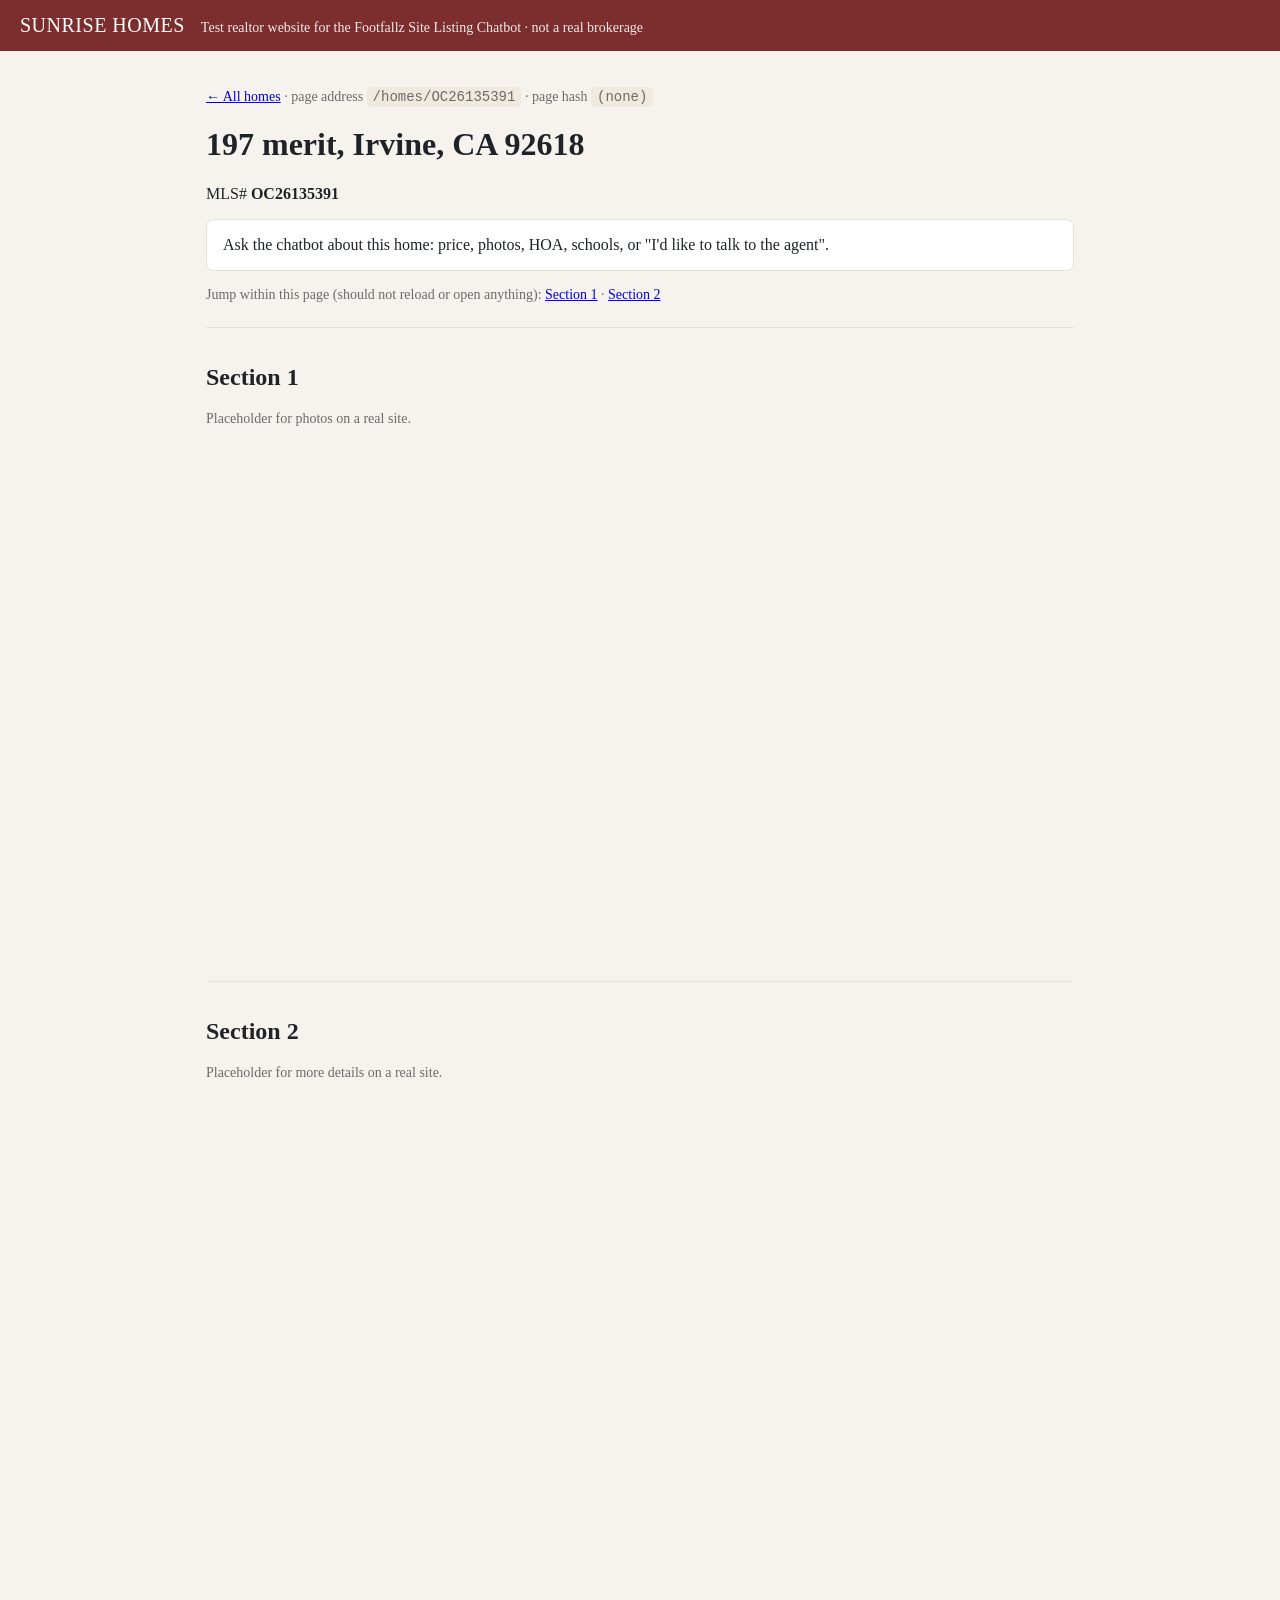
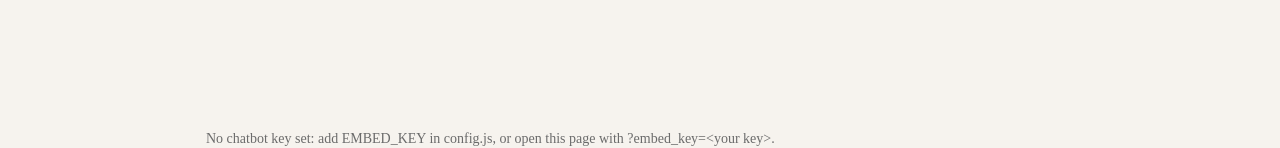
==== homes/OC26135391.html @ 54f2c68d "Test realtor site for the Site Listing Chatbot" ====
<!doctype html><html lang="en"><head><meta charset="utf-8">
<meta name="viewport" content="width=device-width,initial-scale=1"><title>197 merit · Sunrise Homes</title>
<style>*{box-sizing:border-box}body{margin:0;font-family:Georgia,serif;background:#f6f3ee;color:#1f2328}
header{background:#7c2d2d;color:#fff;padding:14px 20px;display:flex;gap:16px;align-items:baseline;flex-wrap:wrap}
header a{color:#fff;text-decoration:none;font-size:20px;letter-spacing:.5px}header span{font-size:14px;opacity:.9}
main{max-width:900px;margin:0 auto;padding:24px 16px 120px}.muted{color:#6b6b6b;font-size:14px}
.list a{display:block;background:#fff;border:1px solid #e5e0d8;border-radius:8px;padding:14px 16px;margin:10px 0;color:inherit;text-decoration:none}
.list a:hover{border-color:#7c2d2d}.badge{font-family:monospace;background:#efe9df;padding:2px 6px;border-radius:4px}
.box{background:#fff;border:1px solid #e5e0d8;border-radius:8px;padding:16px;margin:16px 0}
section{min-height:70vh;border-top:1px solid #e5e0d8;padding-top:16px;margin-top:24px}</style></head><body>
<header><a href="../">SUNRISE HOMES</a><span>Test realtor website for the Footfallz Site Listing Chatbot · not a real brokerage</span></header>
<main><p class="muted"><a href="../">← All homes</a> · page address <span class="badge">/homes/OC26135391</span> · page hash <span class="badge" id="h"></span></p>
<h1>197 merit, Irvine, CA 92618</h1>
<p>MLS# <b>OC26135391</b></p>
<div class="box">Ask the chatbot about this home: price, photos, HOA, schools, or "I'd like to talk to the agent".</div>
<p class="muted">Jump within this page (should not reload or open anything): <a href="#section-1">Section 1</a> · <a href="#section-2">Section 2</a></p>
<section id="section-1"><h2>Section 1</h2><p class="muted">Placeholder for photos on a real site.</p></section>
<section id="section-2"><h2>Section 2</h2><p class="muted">Placeholder for more details on a real site.</p></section>
<script>function s(){document.getElementById('h').textContent=location.hash||'(none)'};s();addEventListener('hashchange',s);setInterval(s,1000)</script></main>
<!-- The chatbot, added the way a realtor adds it: one tag on every page (key set in config.js) -->
<script src="../config.js"></script>
<script src="../chatbot.js"></script>
</body></html>
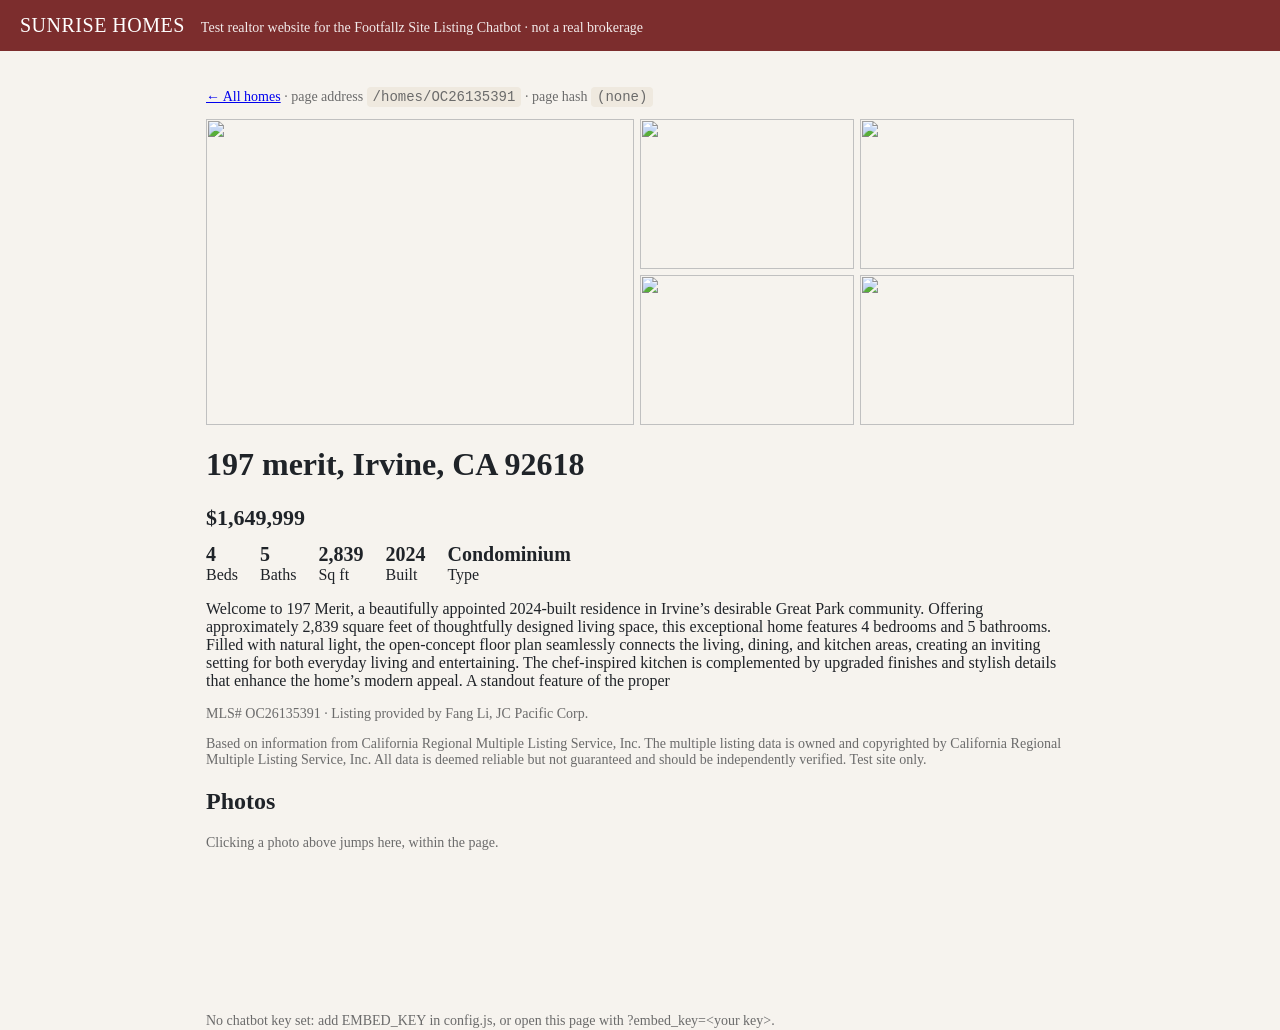
==== commit 55e6fa60: "Show listing details, photos, credit and CRMLS notice" ====
--- a/homes/OC26135391.html
+++ b/homes/OC26135391.html
@@ -7,15 +7,31 @@
 .list a{display:block;background:#fff;border:1px solid #e5e0d8;border-radius:8px;padding:14px 16px;margin:10px 0;color:inherit;text-decoration:none}
 .list a:hover{border-color:#7c2d2d}.badge{font-family:monospace;background:#efe9df;padding:2px 6px;border-radius:4px}
 .box{background:#fff;border:1px solid #e5e0d8;border-radius:8px;padding:16px;margin:16px 0}
-section{min-height:70vh;border-top:1px solid #e5e0d8;padding-top:16px;margin-top:24px}</style></head><body>
+section{min-height:70vh;border-top:1px solid #e5e0d8;padding-top:16px;margin-top:24px}.grid{display:grid;grid-template-columns:repeat(auto-fill,minmax(240px,1fr));gap:14px}
+.card{background:#fff;border:1px solid #e5e0d8;border-radius:8px;overflow:hidden;color:inherit;text-decoration:none;display:block}
+.card img{width:100%;height:160px;object-fit:cover;display:block}.card div{padding:10px 12px}
+.price{font-size:22px;font-weight:bold}.facts{display:flex;gap:22px;flex-wrap:wrap;margin:12px 0}.facts b{display:block;font-size:20px}
+.gallery{display:grid;grid-template-columns:2fr 1fr 1fr;gap:6px}.gallery img{width:100%;height:150px;object-fit:cover;display:block}
+.gallery a:first-child{grid-row:span 2}.gallery a:first-child img{height:306px}</style></head><body>
 <header><a href="../">SUNRISE HOMES</a><span>Test realtor website for the Footfallz Site Listing Chatbot · not a real brokerage</span></header>
 <main><p class="muted"><a href="../">← All homes</a> · page address <span class="badge">/homes/OC26135391</span> · page hash <span class="badge" id="h"></span></p>
+<div class="gallery"><a href="#photo-1"><img src="https://api.cotality.com/trestle/Media/Property/PHOTO-Jpeg/1176076439/1/OTIyMy8xMTIyMi8yMA/MjAvMjE1MDkvMTc5MjkyMzk5OA/TvAtCs74mlAmzHstxUnBn1HK9pBinXKDxSL1EYx6GEw" alt=""></a><a href="#photo-2"><img src="https://api.cotality.com/trestle/Media/Property/PHOTO-Jpeg/1176076439/2/OTIyMy8xMTIyMi8yMA/MjAvMjE1MDkvMTc5MjkyMzk5OA/qrTDaFBmTJypuj4k0YoboFKpg_gP4dSdDUaSPexFktI" alt=""></a><a href="#photo-3"><img src="https://api.cotality.com/trestle/Media/Property/PHOTO-Jpeg/1176076439/3/OTIyMy8xMTIyMi8yMA/MjAvMjE1MDkvMTc5MjkyMzk5OA/kEvTAJExfzwRrLsZuUqAzt2amWn2WbbFRCrNh0p2EQo" alt=""></a><a href="#photo-4"><img src="https://api.cotality.com/trestle/Media/Property/PHOTO-Jpeg/1176076439/4/OTIyMy8xMTIyMi8yMA/MjAvMjE1MDkvMTc5MjkyMzk5OA/Mpa1dgCi7eysiuuWmlp6NgG0rl9-6o19gZOzco1Elow" alt=""></a><a href="#photo-5"><img src="https://api.cotality.com/trestle/Media/Property/PHOTO-Jpeg/1176076439/5/OTIyMy8xMTIyMi8yMA/MjAvMjE1MDkvMTc5MjkyMzk5OA/cTx6H6GQOhxXqjXdUZrw4bbdyvK-L7z7oDi4jAST6A4" alt=""></a></div>
 <h1>197 merit, Irvine, CA 92618</h1>
-<p>MLS# <b>OC26135391</b></p>
-<div class="box">Ask the chatbot about this home: price, photos, HOA, schools, or "I'd like to talk to the agent".</div>
-<p class="muted">Jump within this page (should not reload or open anything): <a href="#section-1">Section 1</a> · <a href="#section-2">Section 2</a></p>
-<section id="section-1"><h2>Section 1</h2><p class="muted">Placeholder for photos on a real site.</p></section>
-<section id="section-2"><h2>Section 2</h2><p class="muted">Placeholder for more details on a real site.</p></section>
+<div class="price">$1,649,999</div>
+<div class="facts"><span><b>4</b>Beds</span><span><b>5</b>Baths</span>
+<span><b>2,839</b>Sq ft</span><span><b>2024</b>Built</span><span><b>Condominium</b>Type</span></div>
+<p>Welcome to 197 Merit, a beautifully appointed 2024-built residence in Irvine’s desirable Great Park community. Offering approximately 2,839 square feet of thoughtfully designed living space, this exceptional home features 4 bedrooms and 5 bathrooms.+
++
+Filled with natural light, the open-concept floor plan seamlessly connects the living, dining, and kitchen areas, creating an inviting setting for both everyday living and entertaining. The chef-inspired kitchen is complemented by upgraded finishes and stylish details that enhance the home’s modern appeal.+
++
+A standout feature of the proper</p>
+<p class="muted">MLS# OC26135391 · Listing provided by Fang Li, JC Pacific Corp.</p>
+<p class="muted">Based on information from California Regional Multiple Listing Service, Inc. The multiple listing data is owned and copyrighted by California Regional Multiple Listing Service, Inc. All data is deemed reliable but not guaranteed and should be independently verified. Test site only.</p>
+<h2>Photos</h2><p class="muted">Clicking a photo above jumps here, within the page.</p><img id="photo-1" src="https://api.cotality.com/trestle/Media/Property/PHOTO-Jpeg/1176076439/1/OTIyMy8xMTIyMi8yMA/MjAvMjE1MDkvMTc5MjkyMzk5OA/TvAtCs74mlAmzHstxUnBn1HK9pBinXKDxSL1EYx6GEw" alt="" style="width:100%;margin:12px 0"><img id="photo-2" src="https://api.cotality.com/trestle/Media/Property/PHOTO-Jpeg/1176076439/2/OTIyMy8xMTIyMi8yMA/MjAvMjE1MDkvMTc5MjkyMzk5OA/qrTDaFBmTJypuj4k0YoboFKpg_gP4dSdDUaSPexFktI" alt="" style="width:100%;margin:12px 0"><img id="photo-3" src="https://api.cotality.com/trestle/Media/Property/PHOTO-Jpeg/1176076439/3/OTIyMy8xMTIyMi8yMA/MjAvMjE1MDkvMTc5MjkyMzk5OA/kEvTAJExfzwRrLsZuUqAzt2amWn2WbbFRCrNh0p2EQo" alt="" style="width:100%;margin:12px 0"><img id="photo-4" src="https://api.cotality.com/trestle/Media/Property/PHOTO-Jpeg/1176076439/4/OTIyMy8xMTIyMi8yMA/MjAvMjE1MDkvMTc5MjkyMzk5OA/Mpa1dgCi7eysiuuWmlp6NgG0rl9-6o19gZOzco1Elow" alt="" style="width:100%;margin:12px 0"><img id="photo-5" src="https://api.cotality.com/trestle/Media/Property/PHOTO-Jpeg/1176076439/5/OTIyMy8xMTIyMi8yMA/MjAvMjE1MDkvMTc5MjkyMzk5OA/cTx6H6GQOhxXqjXdUZrw4bbdyvK-L7z7oDi4jAST6A4" alt="" style="width:100%;margin:12px 0">
 <script>function s(){document.getElementById('h').textContent=location.hash||'(none)'};s();addEventListener('hashchange',s);setInterval(s,1000)</script></main>
 <!-- The chatbot, added the way a realtor adds it: one tag on every page (key set in config.js) -->
 <script src="../config.js"></script>
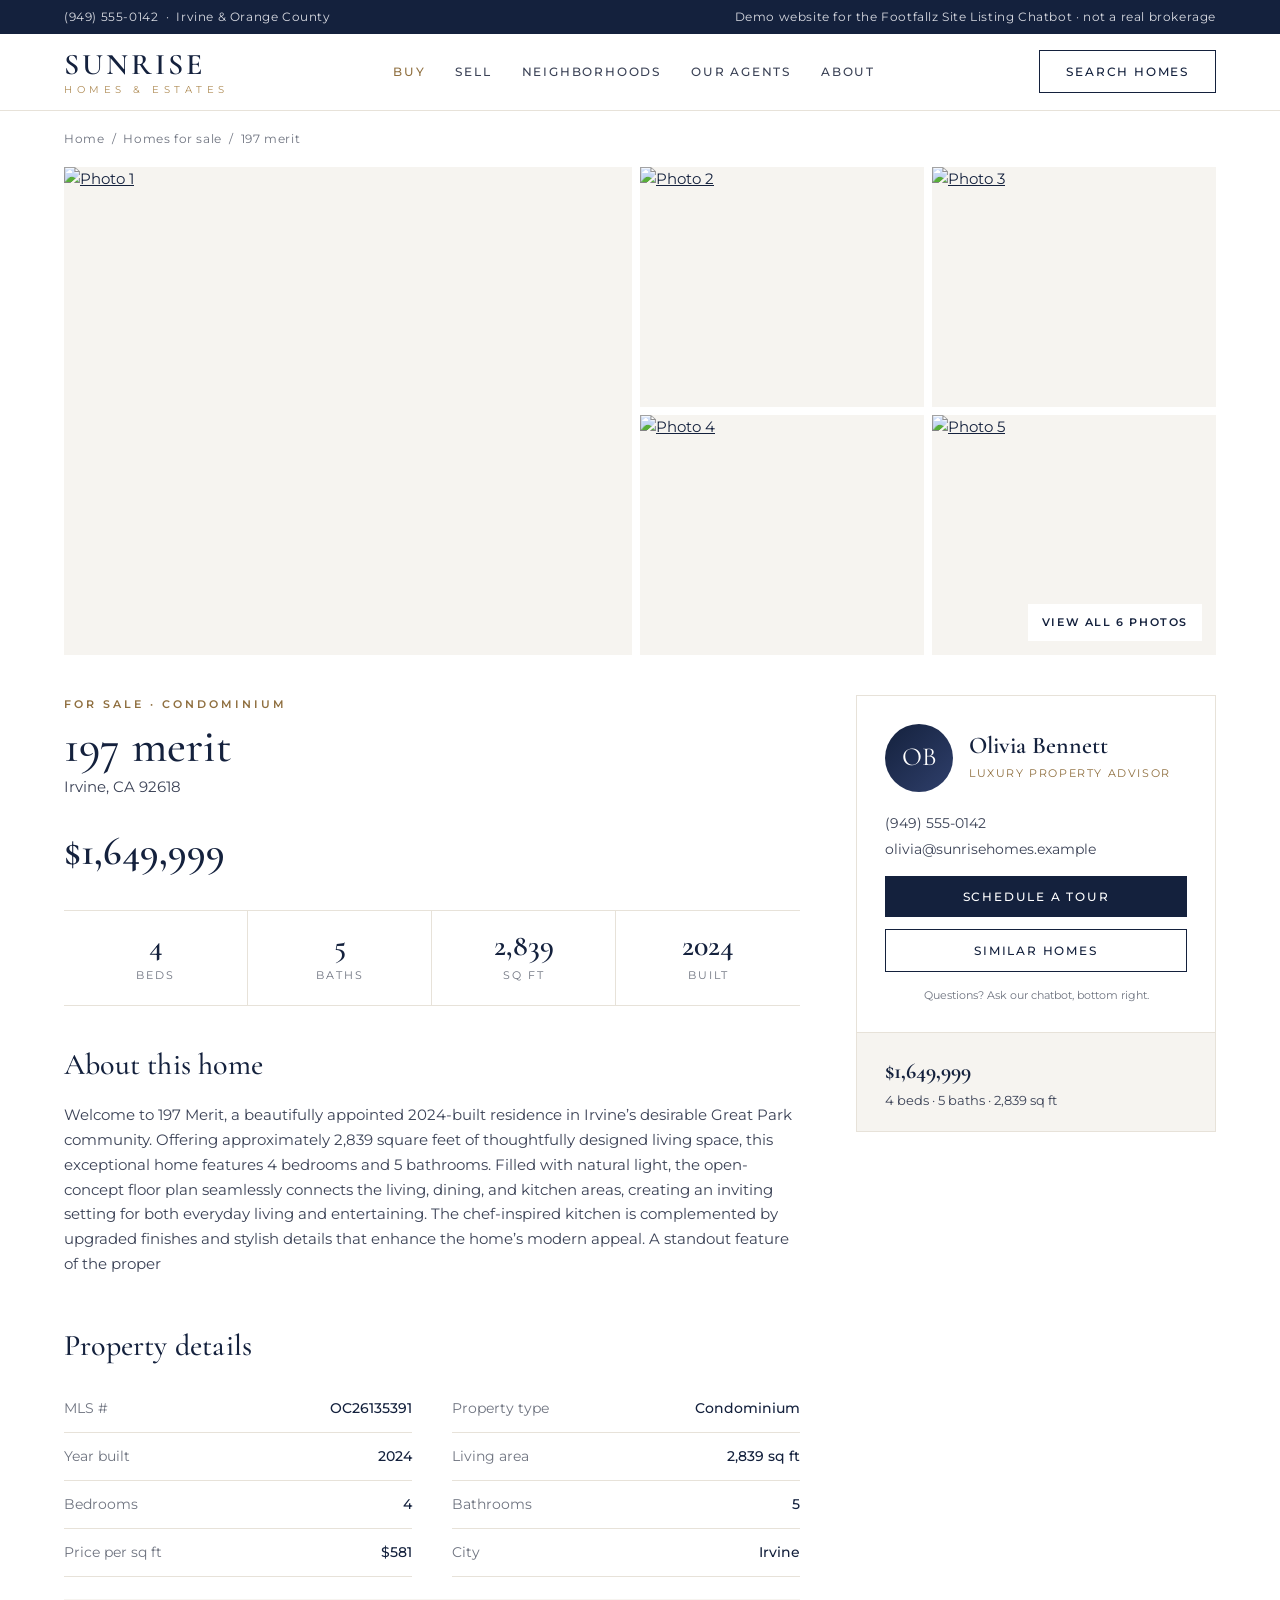
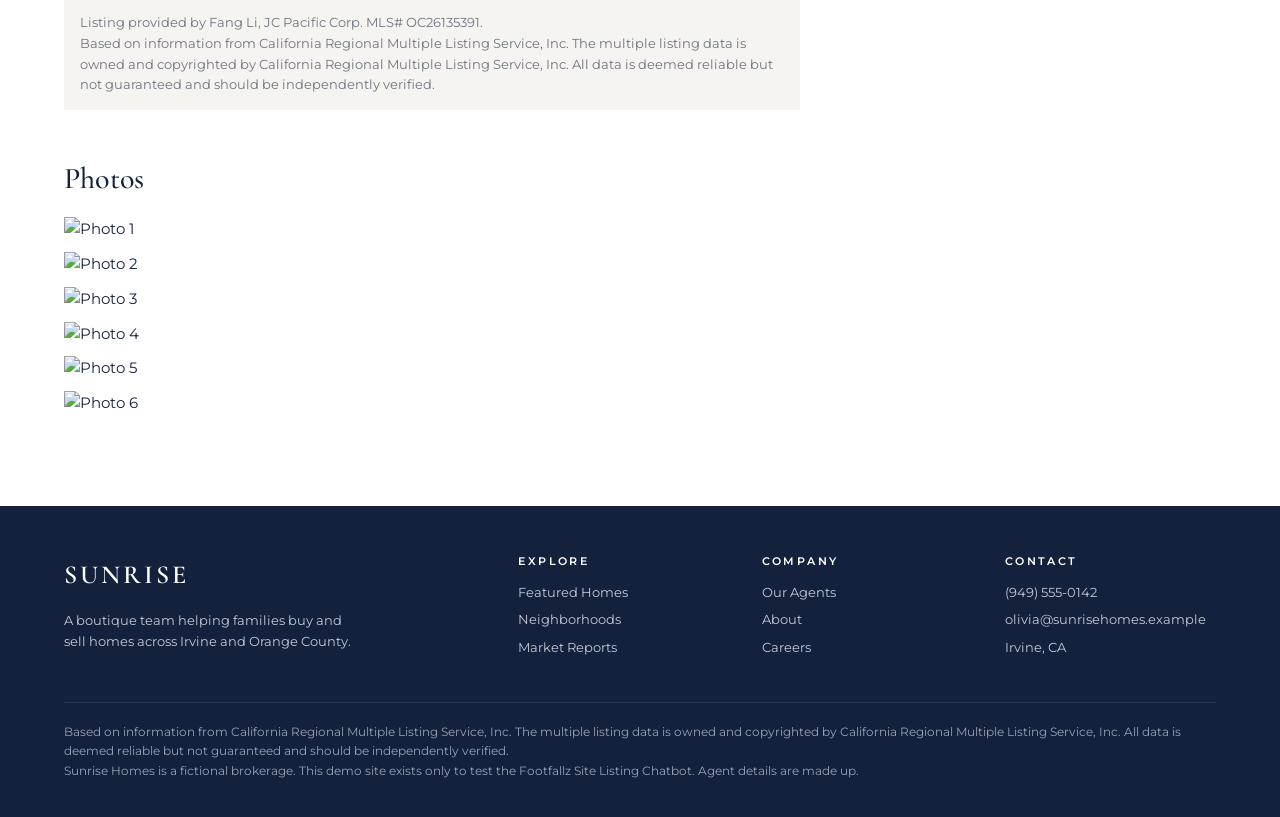
==== commit 8037ed3b: "Professional brokerage design; make room for the open chat panel" ====
--- a/homes/OC26135391.html
+++ b/homes/OC26135391.html
@@ -1,39 +1 @@
-<!doctype html><html lang="en"><head><meta charset="utf-8">
-<meta name="viewport" content="width=device-width,initial-scale=1"><title>197 merit · Sunrise Homes</title>
-<style>*{box-sizing:border-box}body{margin:0;font-family:Georgia,serif;background:#f6f3ee;color:#1f2328}
-header{background:#7c2d2d;color:#fff;padding:14px 20px;display:flex;gap:16px;align-items:baseline;flex-wrap:wrap}
-header a{color:#fff;text-decoration:none;font-size:20px;letter-spacing:.5px}header span{font-size:14px;opacity:.9}
-main{max-width:900px;margin:0 auto;padding:24px 16px 120px}.muted{color:#6b6b6b;font-size:14px}
-.list a{display:block;background:#fff;border:1px solid #e5e0d8;border-radius:8px;padding:14px 16px;margin:10px 0;color:inherit;text-decoration:none}
-.list a:hover{border-color:#7c2d2d}.badge{font-family:monospace;background:#efe9df;padding:2px 6px;border-radius:4px}
-.box{background:#fff;border:1px solid #e5e0d8;border-radius:8px;padding:16px;margin:16px 0}
-section{min-height:70vh;border-top:1px solid #e5e0d8;padding-top:16px;margin-top:24px}.grid{display:grid;grid-template-columns:repeat(auto-fill,minmax(240px,1fr));gap:14px}
-.card{background:#fff;border:1px solid #e5e0d8;border-radius:8px;overflow:hidden;color:inherit;text-decoration:none;display:block}
-.card img{width:100%;height:160px;object-fit:cover;display:block}.card div{padding:10px 12px}
-.price{font-size:22px;font-weight:bold}.facts{display:flex;gap:22px;flex-wrap:wrap;margin:12px 0}.facts b{display:block;font-size:20px}
-.gallery{display:grid;grid-template-columns:2fr 1fr 1fr;gap:6px}.gallery img{width:100%;height:150px;object-fit:cover;display:block}
-.gallery a:first-child{grid-row:span 2}.gallery a:first-child img{height:306px}</style></head><body>
-<header><a href="../">SUNRISE HOMES</a><span>Test realtor website for the Footfallz Site Listing Chatbot · not a real brokerage</span></header>
-<main><p class="muted"><a href="../">← All homes</a> · page address <span class="badge">/homes/OC26135391</span> · page hash <span class="badge" id="h"></span></p>
-<div class="gallery"><a href="#photo-1"><img src="https://api.cotality.com/trestle/Media/Property/PHOTO-Jpeg/1176076439/1/OTIyMy8xMTIyMi8yMA/MjAvMjE1MDkvMTc5MjkyMzk5OA/TvAtCs74mlAmzHstxUnBn1HK9pBinXKDxSL1EYx6GEw" alt=""></a><a href="#photo-2"><img src="https://api.cotality.com/trestle/Media/Property/PHOTO-Jpeg/1176076439/2/OTIyMy8xMTIyMi8yMA/MjAvMjE1MDkvMTc5MjkyMzk5OA/qrTDaFBmTJypuj4k0YoboFKpg_gP4dSdDUaSPexFktI" alt=""></a><a href="#photo-3"><img src="https://api.cotality.com/trestle/Media/Property/PHOTO-Jpeg/1176076439/3/OTIyMy8xMTIyMi8yMA/MjAvMjE1MDkvMTc5MjkyMzk5OA/kEvTAJExfzwRrLsZuUqAzt2amWn2WbbFRCrNh0p2EQo" alt=""></a><a href="#photo-4"><img src="https://api.cotality.com/trestle/Media/Property/PHOTO-Jpeg/1176076439/4/OTIyMy8xMTIyMi8yMA/MjAvMjE1MDkvMTc5MjkyMzk5OA/Mpa1dgCi7eysiuuWmlp6NgG0rl9-6o19gZOzco1Elow" alt=""></a><a href="#photo-5"><img src="https://api.cotality.com/trestle/Media/Property/PHOTO-Jpeg/1176076439/5/OTIyMy8xMTIyMi8yMA/MjAvMjE1MDkvMTc5MjkyMzk5OA/cTx6H6GQOhxXqjXdUZrw4bbdyvK-L7z7oDi4jAST6A4" alt=""></a></div>
-<h1>197 merit, Irvine, CA 92618</h1>
-<div class="price">$1,649,999</div>
-<div class="facts"><span><b>4</b>Beds</span><span><b>5</b>Baths</span>
-<span><b>2,839</b>Sq ft</span><span><b>2024</b>Built</span><span><b>Condominium</b>Type</span></div>
-<p>Welcome to 197 Merit, a beautifully appointed 2024-built residence in Irvine’s desirable Great Park community. Offering approximately 2,839 square feet of thoughtfully designed living space, this exceptional home features 4 bedrooms and 5 bathrooms.-
--
-Filled with natural light, the open-concept floor plan seamlessly connects the living, dining, and kitchen areas, creating an inviting setting for both everyday living and entertaining. The chef-inspired kitchen is complemented by upgraded finishes and stylish details that enhance the home’s modern appeal.-
--
-A standout feature of the proper</p>
-<p class="muted">MLS# OC26135391 · Listing provided by Fang Li, JC Pacific Corp.</p>
-<p class="muted">Based on information from California Regional Multiple Listing Service, Inc. The multiple listing data is owned and copyrighted by California Regional Multiple Listing Service, Inc. All data is deemed reliable but not guaranteed and should be independently verified. Test site only.</p>
-<h2>Photos</h2><p class="muted">Clicking a photo above jumps here, within the page.</p><img id="photo-1" src="https://api.cotality.com/trestle/Media/Property/PHOTO-Jpeg/1176076439/1/OTIyMy8xMTIyMi8yMA/MjAvMjE1MDkvMTc5MjkyMzk5OA/TvAtCs74mlAmzHstxUnBn1HK9pBinXKDxSL1EYx6GEw" alt="" style="width:100%;margin:12px 0"><img id="photo-2" src="https://api.cotality.com/trestle/Media/Property/PHOTO-Jpeg/1176076439/2/OTIyMy8xMTIyMi8yMA/MjAvMjE1MDkvMTc5MjkyMzk5OA/qrTDaFBmTJypuj4k0YoboFKpg_gP4dSdDUaSPexFktI" alt="" style="width:100%;margin:12px 0"><img id="photo-3" src="https://api.cotality.com/trestle/Media/Property/PHOTO-Jpeg/1176076439/3/OTIyMy8xMTIyMi8yMA/MjAvMjE1MDkvMTc5MjkyMzk5OA/kEvTAJExfzwRrLsZuUqAzt2amWn2WbbFRCrNh0p2EQo" alt="" style="width:100%;margin:12px 0"><img id="photo-4" src="https://api.cotality.com/trestle/Media/Property/PHOTO-Jpeg/1176076439/4/OTIyMy8xMTIyMi8yMA/MjAvMjE1MDkvMTc5MjkyMzk5OA/Mpa1dgCi7eysiuuWmlp6NgG0rl9-6o19gZOzco1Elow" alt="" style="width:100%;margin:12px 0"><img id="photo-5" src="https://api.cotality.com/trestle/Media/Property/PHOTO-Jpeg/1176076439/5/OTIyMy8xMTIyMi8yMA/MjAvMjE1MDkvMTc5MjkyMzk5OA/cTx6H6GQOhxXqjXdUZrw4bbdyvK-L7z7oDi4jAST6A4" alt="" style="width:100%;margin:12px 0">
-<script>function s(){document.getElementById('h').textContent=location.hash||'(none)'};s();addEventListener('hashchange',s);setInterval(s,1000)</script></main>
-<!-- The chatbot, added the way a realtor adds it: one tag on every page (key set in config.js) -->
-<script src="../config.js"></script>
-<script src="../chatbot.js"></script>
-</body></html>+<!doctype html><html lang="en"><head><meta charset="utf-8"><meta name="viewport" content="width=device-width,initial-scale=1"><title>197 merit, Irvine · Sunrise Homes</title><link rel="preconnect" href="https://fonts.googleapis.com"><link rel="preconnect" href="https://fonts.gstatic.com" crossorigin><link href="https://fonts.googleapis.com/css2?family=Cormorant+Garamond:wght@500;600&family=Montserrat:wght@400;500;600&display=swap" rel="stylesheet"><link rel="stylesheet" href="../style.css"></head><body><div class="top"><div class="wrap"><span>(949) 555-0142 &nbsp;·&nbsp; Irvine &amp; Orange County</span><span>Demo website for the Footfallz Site Listing Chatbot · not a real brokerage</span></div></div><nav class="nav"><div class="wrap"><a class="logo" href="../"><b>SUNRISE</b><small>Homes &amp; Estates</small></a><div class="menu"><a href="../#listings" class="on">Buy</a><a href="../#about">Sell</a><a href="../#about">Neighborhoods</a><a href="../#about">Our Agents</a><a href="../#about">About</a></div><a class="btn ghost" href="../#listings">Search Homes</a></div></nav><div class="wrap"><div class="crumb"><a href="../">Home</a> &nbsp;/&nbsp; <a href="../#listings">Homes for sale</a> &nbsp;/&nbsp; 197 merit</div><div class="gal"><a href="#photo-1"><img src="https://api.cotality.com/trestle/Media/Property/PHOTO-Jpeg/1176076439/1/OTIyMy8xMTIyMi8yMA/MjAvMjE1MDkvMTc5MjkyMzk5OA/TvAtCs74mlAmzHstxUnBn1HK9pBinXKDxSL1EYx6GEw" alt="Photo 1"></a><a href="#photo-2"><img src="https://api.cotality.com/trestle/Media/Property/PHOTO-Jpeg/1176076439/2/OTIyMy8xMTIyMi8yMA/MjAvMjE1MDkvMTc5MjkyMzk5OA/qrTDaFBmTJypuj4k0YoboFKpg_gP4dSdDUaSPexFktI" alt="Photo 2"></a><a href="#photo-3"><img src="https://api.cotality.com/trestle/Media/Property/PHOTO-Jpeg/1176076439/3/OTIyMy8xMTIyMi8yMA/MjAvMjE1MDkvMTc5MjkyMzk5OA/kEvTAJExfzwRrLsZuUqAzt2amWn2WbbFRCrNh0p2EQo" alt="Photo 3"></a><a href="#photo-4"><img src="https://api.cotality.com/trestle/Media/Property/PHOTO-Jpeg/1176076439/4/OTIyMy8xMTIyMi8yMA/MjAvMjE1MDkvMTc5MjkyMzk5OA/Mpa1dgCi7eysiuuWmlp6NgG0rl9-6o19gZOzco1Elow" alt="Photo 4"></a><a href="#photo-5"><img src="https://api.cotality.com/trestle/Media/Property/PHOTO-Jpeg/1176076439/5/OTIyMy8xMTIyMi8yMA/MjAvMjE1MDkvMTc5MjkyMzk5OA/cTx6H6GQOhxXqjXdUZrw4bbdyvK-L7z7oDi4jAST6A4" alt="Photo 5"><span class="more">View all 6 photos</span></a></div><div class="lay"><main><div class="title"><div class="eyebrow">For Sale · Condominium</div><h1>197 merit</h1><div class="city">Irvine, CA 92618</div><div class="bigprice">$1,649,999</div></div><div class="facts"><div><b>4</b><span>Beds</span></div><div><b>5</b><span>Baths</span></div><div><b>2,839</b><span>Sq Ft</span></div><div><b>2024</b><span>Built</span></div></div><h2 style="margin-top:0">About this home</h2><div class="desc">Welcome to 197 Merit, a beautifully appointed 2024-built residence in Irvine’s desirable Great Park community. Offering approximately 2,839 square feet of thoughtfully designed living space, this exceptional home features 4 bedrooms and 5 bathrooms. Filled with natural light, the open-concept floor plan seamlessly connects the living, dining, and kitchen areas, creating an inviting setting for both everyday living and entertaining. The chef-inspired kitchen is complemented by upgraded finishes and stylish details that enhance the home’s modern appeal. A standout feature of the proper</div><h2>Property details</h2><dl class="dl"><div><dt>MLS #</dt><dd>OC26135391</dd></div><div><dt>Property type</dt><dd>Condominium</dd></div><div><dt>Year built</dt><dd>2024</dd></div><div><dt>Living area</dt><dd>2,839 sq ft</dd></div><div><dt>Bedrooms</dt><dd>4</dd></div><div><dt>Bathrooms</dt><dd>5</dd></div><div><dt>Price per sq ft</dt><dd>$581</dd></div><div><dt>City</dt><dd>Irvine</dd></div></dl><div class="credit">Listing provided by Fang Li, JC Pacific Corp. MLS# OC26135391.<br>Based on information from California Regional Multiple Listing Service, Inc. The multiple listing data is owned and copyrighted by California Regional Multiple Listing Service, Inc. All data is deemed reliable but not guaranteed and should be independently verified.</div><h2>Photos</h2><div class="photos"><img id="photo-1" src="https://api.cotality.com/trestle/Media/Property/PHOTO-Jpeg/1176076439/1/OTIyMy8xMTIyMi8yMA/MjAvMjE1MDkvMTc5MjkyMzk5OA/TvAtCs74mlAmzHstxUnBn1HK9pBinXKDxSL1EYx6GEw" alt="Photo 1" loading="lazy"><img id="photo-2" src="https://api.cotality.com/trestle/Media/Property/PHOTO-Jpeg/1176076439/2/OTIyMy8xMTIyMi8yMA/MjAvMjE1MDkvMTc5MjkyMzk5OA/qrTDaFBmTJypuj4k0YoboFKpg_gP4dSdDUaSPexFktI" alt="Photo 2" loading="lazy"><img id="photo-3" src="https://api.cotality.com/trestle/Media/Property/PHOTO-Jpeg/1176076439/3/OTIyMy8xMTIyMi8yMA/MjAvMjE1MDkvMTc5MjkyMzk5OA/kEvTAJExfzwRrLsZuUqAzt2amWn2WbbFRCrNh0p2EQo" alt="Photo 3" loading="lazy"><img id="photo-4" src="https://api.cotality.com/trestle/Media/Property/PHOTO-Jpeg/1176076439/4/OTIyMy8xMTIyMi8yMA/MjAvMjE1MDkvMTc5MjkyMzk5OA/Mpa1dgCi7eysiuuWmlp6NgG0rl9-6o19gZOzco1Elow" alt="Photo 4" loading="lazy"><img id="photo-5" src="https://api.cotality.com/trestle/Media/Property/PHOTO-Jpeg/1176076439/5/OTIyMy8xMTIyMi8yMA/MjAvMjE1MDkvMTc5MjkyMzk5OA/cTx6H6GQOhxXqjXdUZrw4bbdyvK-L7z7oDi4jAST6A4" alt="Photo 5" loading="lazy"><img id="photo-6" src="https://api.cotality.com/trestle/Media/Property/PHOTO-Jpeg/1176076439/6/OTIyMy8xMTIyMi8yMA/MjAvMjE1MDkvMTc5MjkyMzk5OA/HzG3A7EJe0LocUN6KeSIdqMxw4MFXL6UwDKQNKAhpzo" alt="Photo 6" loading="lazy"></div></main><aside class="side"><div class="agent"><div class="who"><div class="av">OB</div><div><div class="nm">Olivia Bennett</div><div class="tt">Luxury Property Advisor</div></div></div><div class="ln">(949) 555-0142</div><div class="ln">olivia@sunrisehomes.example</div><a class="btn" href="#photo-1">Schedule a Tour</a><a class="btn ghost" href="../#listings">Similar Homes</a><div class="note">Questions? Ask our chatbot, bottom right.</div></div><div class="mini"><b>$1,649,999</b>4 beds · 5 baths · 2,839 sq ft</div></aside></div></div><footer><div class="wrap"><div class="cols"><div><div class="flogo"><b>SUNRISE</b></div><p style="max-width:300px">A boutique team helping families buy and sell homes across Irvine and Orange County.</p></div><div><h4>Explore</h4><a href="#">Featured Homes</a><a href="#">Neighborhoods</a><a href="#">Market Reports</a></div><div><h4>Company</h4><a href="#">Our Agents</a><a href="#">About</a><a href="#">Careers</a></div><div><h4>Contact</h4><a href="#">(949) 555-0142</a><a href="#">olivia@sunrisehomes.example</a><a href="#">Irvine, CA</a></div></div><div class="legal">Based on information from California Regional Multiple Listing Service, Inc. The multiple listing data is owned and copyrighted by California Regional Multiple Listing Service, Inc. All data is deemed reliable but not guaranteed and should be independently verified.<br>Sunrise Homes is a fictional brokerage. This demo site exists only to test the Footfallz Site Listing Chatbot. Agent details are made up.</div></div></footer><script src="../config.js"></script><script src="../chatbot.js"></script></body></html>
--- a/style.css
+++ b/style.css
@@ -0,0 +1,82 @@
+:root{--ink:#14213d;--ink2:#3b4256;--gold:#b08d57;--gold2:#8f6f3f;--bg:#ffffff;--soft:#f6f4f0;--line:#e7e2d9;--muted:#6f7480}
+*{box-sizing:border-box}html{scroll-behavior:smooth}
+body{margin:0;font-family:'Montserrat',system-ui,sans-serif;color:var(--ink);background:var(--bg);font-size:15px;line-height:1.65}
+a{color:inherit}h1,h2,h3,.serif{font-family:'Cormorant Garamond',Georgia,serif;font-weight:600;letter-spacing:.2px}
+.wrap{max-width:1200px;margin:0 auto;padding:0 24px}
+.top{background:var(--ink);color:#d9dbe2;font-size:12px;letter-spacing:.6px}
+.top .wrap{display:flex;justify-content:space-between;gap:12px;padding-top:7px;padding-bottom:7px;flex-wrap:wrap}
+.nav{position:sticky;top:0;z-index:20;background:rgba(255,255,255,.97);border-bottom:1px solid var(--line);backdrop-filter:blur(6px)}
+.nav .wrap{display:flex;align-items:center;justify-content:space-between;height:76px;gap:20px}
+.logo{text-decoration:none;display:flex;flex-direction:column;line-height:1}
+.logo b{font-family:'Cormorant Garamond',serif;font-size:30px;letter-spacing:3px;font-weight:600;color:var(--ink)}
+.logo small{font-size:9.5px;letter-spacing:4.5px;color:var(--gold);margin-top:5px;text-transform:uppercase}
+.menu{display:flex;gap:30px;font-size:12px;letter-spacing:1.8px;text-transform:uppercase;font-weight:500}
+.menu a{text-decoration:none;color:var(--ink2)}.menu a:hover,.menu a.on{color:var(--gold2)}
+.btn{display:inline-block;background:var(--ink);color:#fff;text-decoration:none;border:0;padding:13px 26px;font:500 12px 'Montserrat',sans-serif;letter-spacing:1.8px;text-transform:uppercase;cursor:pointer}
+.btn:hover{background:var(--gold2)}.btn.ghost{background:transparent;color:var(--ink);border:1px solid var(--ink)}.btn.ghost:hover{background:var(--ink);color:#fff}
+.btn.gold{background:var(--gold)}
+.eyebrow{font-size:11px;letter-spacing:3px;text-transform:uppercase;color:var(--gold2);font-weight:600}
+footer{background:var(--ink);color:#c5c9d4;margin-top:80px;font-size:13px}
+footer .wrap{padding-top:48px;padding-bottom:36px}
+footer .cols{display:grid;grid-template-columns:2fr 1fr 1fr 1fr;gap:32px}
+footer h4{color:#fff;font:600 11px 'Montserrat',sans-serif;letter-spacing:2.4px;text-transform:uppercase;margin:0 0 14px}
+footer a{text-decoration:none;display:block;margin:6px 0;color:#c5c9d4}footer a:hover{color:#fff}
+footer .legal{border-top:1px solid #2b3654;margin-top:36px;padding-top:20px;font-size:11.5px;color:#9aa1b2;line-height:1.7}
+.flogo b{font-family:'Cormorant Garamond',serif;font-size:26px;letter-spacing:3px;color:#fff;font-weight:600}
+/* index */
+.hero{position:relative;height:560px;background:#222 center/cover no-repeat;display:flex;align-items:center}
+.hero:after{content:"";position:absolute;inset:0;background:linear-gradient(90deg,rgba(10,18,40,.72),rgba(10,18,40,.25))}
+.hero .wrap{position:relative;z-index:1;color:#fff;width:100%}
+.hero h1{font-size:62px;line-height:1.05;margin:14px 0 18px;max-width:640px;font-weight:500}
+.hero p{max-width:520px;color:#e5e7ee;font-size:16px}
+.search{display:flex;background:#fff;max-width:720px;margin-top:30px;box-shadow:0 18px 40px rgba(0,0,0,.25)}
+.search input{flex:1;border:0;padding:20px 22px;font:15px 'Montserrat',sans-serif;outline:none;min-width:0}
+.search select{border:0;border-left:1px solid var(--line);padding:0 16px;font:13px 'Montserrat',sans-serif;color:var(--ink2);background:#fff}
+.section{padding:72px 0 0}.head{display:flex;justify-content:space-between;align-items:end;gap:20px;margin-bottom:28px;flex-wrap:wrap}
+.head h2{font-size:42px;margin:6px 0 0;font-weight:500}
+.cards{display:grid;grid-template-columns:repeat(3,1fr);gap:28px}
+.card{text-decoration:none;color:inherit;background:#fff;display:block;transition:transform .2s,box-shadow .2s}
+.card:hover{transform:translateY(-3px);box-shadow:0 16px 36px rgba(20,33,61,.12)}
+.card .ph{position:relative;aspect-ratio:4/3;overflow:hidden;background:var(--soft)}
+.card img{width:100%;height:100%;object-fit:cover;display:block;transition:transform .5s}.card:hover img{transform:scale(1.04)}
+.tag{position:absolute;top:14px;left:14px;background:var(--ink);color:#fff;font-size:10px;letter-spacing:2px;text-transform:uppercase;padding:6px 10px}
+.card .body{padding:18px 4px 6px}.card .pr{font-family:'Cormorant Garamond',serif;font-size:28px;font-weight:600}
+.card .ad{font-size:13.5px;color:var(--ink2);margin:2px 0 10px}.card .mt{display:flex;gap:16px;font-size:12px;color:var(--muted);letter-spacing:.4px;border-top:1px solid var(--line);padding-top:10px}
+.card .cr{font-size:10.5px;color:var(--muted);margin-top:8px}
+.band{background:var(--soft);margin-top:80px;padding:64px 0}.band .wrap{display:grid;grid-template-columns:1fr 1fr;gap:48px;align-items:center}
+.band h2{font-size:40px;margin:8px 0 14px;font-weight:500}.stats{display:grid;grid-template-columns:repeat(3,1fr);gap:20px;text-align:center}
+.stats b{display:block;font-family:'Cormorant Garamond',serif;font-size:44px;color:var(--gold2);font-weight:600}.stats span{font-size:11px;letter-spacing:2px;text-transform:uppercase;color:var(--muted)}
+/* listing */
+.crumb{font-size:12px;letter-spacing:.6px;color:var(--muted);padding:18px 0}.crumb a{text-decoration:none}.crumb a:hover{color:var(--gold2)}
+.gal{display:grid;grid-template-columns:2fr 1fr 1fr;grid-template-rows:240px 240px;gap:8px}
+.gal a{position:relative;overflow:hidden;display:block;background:var(--soft)}.gal a:first-child{grid-row:span 2}
+.gal img{width:100%;height:100%;object-fit:cover;display:block;transition:transform .5s}.gal a:hover img{transform:scale(1.03)}
+.gal .more{position:absolute;right:14px;bottom:14px;background:#fff;color:var(--ink);font-size:11px;letter-spacing:1.6px;text-transform:uppercase;padding:9px 14px;font-weight:600}
+.lay{display:grid;grid-template-columns:minmax(0,1fr) 360px;gap:56px;margin-top:40px}
+.title h1{font-size:46px;line-height:1.1;margin:8px 0 4px;font-weight:500}.title .city{color:var(--ink2);font-size:15px}
+.bigprice{font-family:'Cormorant Garamond',serif;font-size:40px;font-weight:600;margin:18px 0 0}
+.facts{display:grid;grid-template-columns:repeat(4,1fr);border-top:1px solid var(--line);border-bottom:1px solid var(--line);margin:26px 0 34px}
+.facts div{padding:18px 0;text-align:center;border-right:1px solid var(--line)}.facts div:last-child{border-right:0}
+.facts b{display:block;font-family:'Cormorant Garamond',serif;font-size:30px;font-weight:600;line-height:1.1}.facts span{font-size:10.5px;letter-spacing:2px;text-transform:uppercase;color:var(--muted)}
+.lay h2{font-size:30px;margin:44px 0 14px;font-weight:500}.desc{white-space:pre-line;color:var(--ink2)}
+.dl{display:grid;grid-template-columns:1fr 1fr;gap:0 40px}.dl div{display:flex;justify-content:space-between;padding:12px 0;border-bottom:1px solid var(--line);font-size:14px}
+.dl dt{color:var(--muted)}.dl dd{margin:0;font-weight:500;text-align:right}
+.photos img{width:100%;display:block;margin:0 0 10px;scroll-margin-top:96px}
+.credit{font-size:12.5px;color:var(--muted);margin-top:22px;padding:14px 16px;background:var(--soft)}
+.side{position:sticky;top:100px;align-self:start}
+.agent{border:1px solid var(--line);padding:28px;background:#fff}
+.agent .who{display:flex;gap:16px;align-items:center;margin-bottom:20px}
+.av{width:68px;height:68px;border-radius:50%;background:linear-gradient(135deg,var(--ink),#2f3f6b);color:#fff;display:flex;align-items:center;justify-content:center;font-family:'Cormorant Garamond',serif;font-size:26px;flex:none}
+.agent .nm{font-family:'Cormorant Garamond',serif;font-size:24px;font-weight:600;line-height:1.1}.agent .tt{font-size:11px;letter-spacing:1.6px;text-transform:uppercase;color:var(--gold2);margin-top:4px}
+.agent .ln{font-size:13.5px;color:var(--ink2);margin:4px 0}.agent .btn{width:100%;text-align:center;margin-top:12px}
+.agent .note{font-size:11px;color:var(--muted);margin-top:14px;text-align:center}
+.mini{border:1px solid var(--line);border-top:0;padding:20px 28px;font-size:13px;color:var(--ink2);background:var(--soft)}
+.mini b{font-family:'Cormorant Garamond',serif;font-size:22px;color:var(--ink);display:block}
+body{transition:padding-right .25s ease}
+@media(min-width:1100px){body.chat-open{padding-right:488px}}
+@media(max-width:960px){.menu{display:none}.cards{grid-template-columns:1fr 1fr}.lay{grid-template-columns:1fr}.side{position:static}
+.band .wrap{grid-template-columns:1fr}footer .cols{grid-template-columns:1fr 1fr}.hero h1{font-size:44px}}
+@media(max-width:620px){.wrap{padding:0 16px}.cards{grid-template-columns:1fr}.gal{grid-template-columns:1fr 1fr;grid-template-rows:220px 120px 120px}
+.gal a:first-child{grid-column:span 2;grid-row:auto}.facts{grid-template-columns:1fr 1fr}.facts div:nth-child(2){border-right:0}
+.facts div:nth-child(-n+2){border-bottom:1px solid var(--line)}.dl{grid-template-columns:1fr}.title h1{font-size:34px}.hero{height:520px}.hero h1{font-size:36px}
+.top .wrap span:last-child{display:none}.search select{display:none}}
